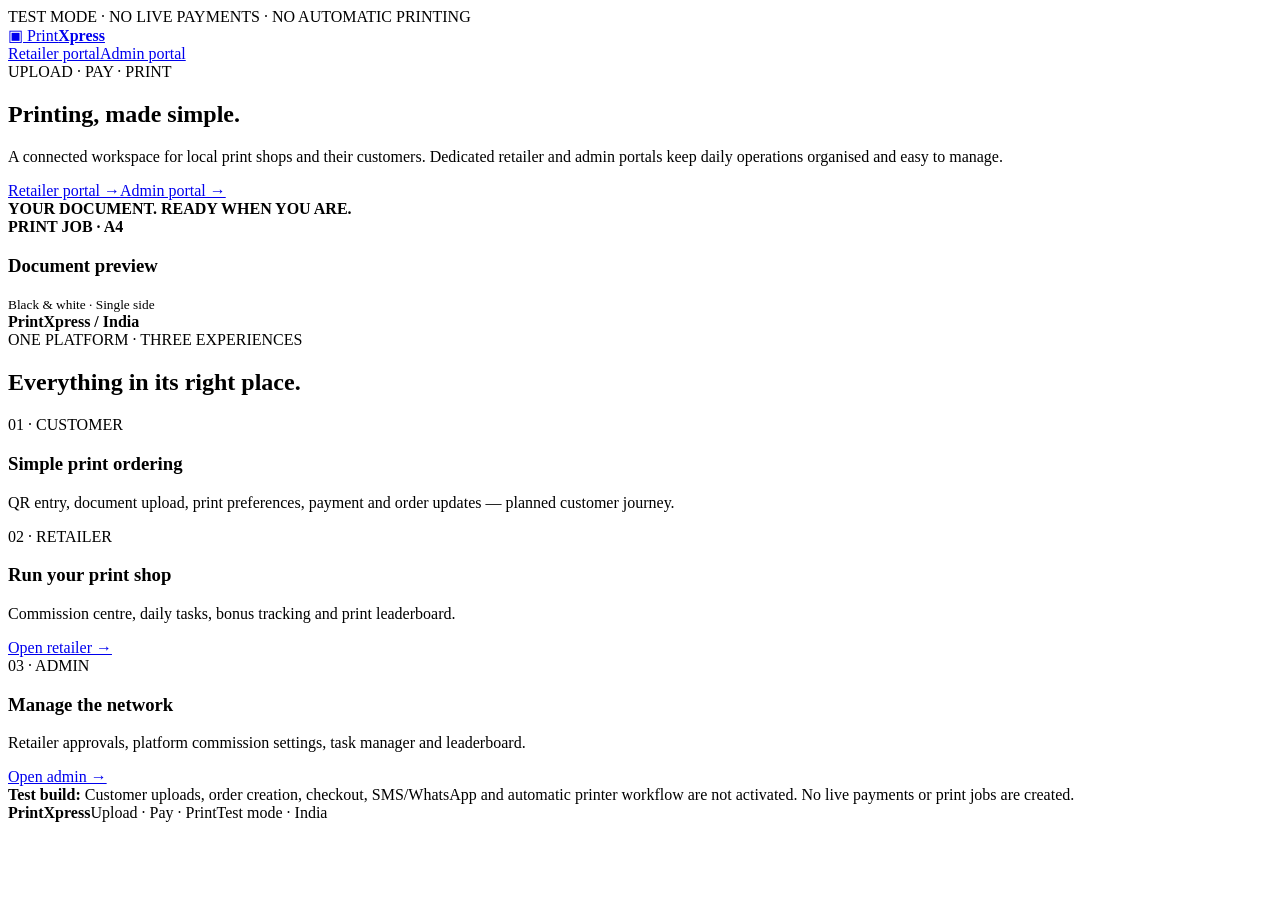
==== index.html @ 21737984 "Add PrintXpress test site: index.html" ====
<!doctype html><html lang="en"><head><meta charset="utf-8"><meta name="viewport" content="width=device-width,initial-scale=1"><title>PrintXpress | Upload · Pay · Print</title><link rel="stylesheet" href="/assets/style.css"></head><body>
<div class="testbar">TEST MODE · NO LIVE PAYMENTS · NO AUTOMATIC PRINTING</div><header><nav><a class="logo" href="/">▣ Print<b>Xpress</b></a><div><a href="/retailer/">Retailer portal</a><a href="/admin/">Admin portal</a></div></nav></header>
<main><section class="hero"><div><div class="kicker">UPLOAD · PAY · PRINT</div><h1>Printing, made simple.</h1><p>A connected workspace for local print shops and their customers. Dedicated retailer and admin portals keep daily operations organised and easy to manage.</p><div class="actions"><a class="btn primary" href="/retailer/">Retailer portal →</a><a class="btn" href="/admin/">Admin portal →</a></div></div><div class="visual"><b>YOUR DOCUMENT. READY WHEN YOU ARE.</b><div class="paper"><b>PRINT JOB · A4</b><h3>Document preview</h3><div class="line"></div><div class="line"></div><div class="line short"></div><div class="line"></div><small>Black & white · Single side</small></div><b>PrintXpress / India</b></div></section>
<div class="kicker">ONE PLATFORM · THREE EXPERIENCES</div><h2>Everything in its right place.</h2><div class="grid"><article class="card"><div class="num">01 · CUSTOMER</div><h3>Simple print ordering</h3><p>QR entry, document upload, print preferences, payment and order updates — planned customer journey.</p></article><article class="card"><div class="num">02 · RETAILER</div><h3>Run your print shop</h3><p>Commission centre, daily tasks, bonus tracking and print leaderboard.</p><a class="btn" href="/retailer/">Open retailer →</a></article><article class="card"><div class="num">03 · ADMIN</div><h3>Manage the network</h3><p>Retailer approvals, platform commission settings, task manager and leaderboard.</p><a class="btn" href="/admin/">Open admin →</a></article></div>
<div class="notice"><b>Test build:</b> Customer uploads, order creation, checkout, SMS/WhatsApp and automatic printer workflow are not activated. No live payments or print jobs are created.</div><footer><b>PrintXpress</b><span>Upload · Pay · Print</span><span>Test mode · India</span></footer></main></body></html>
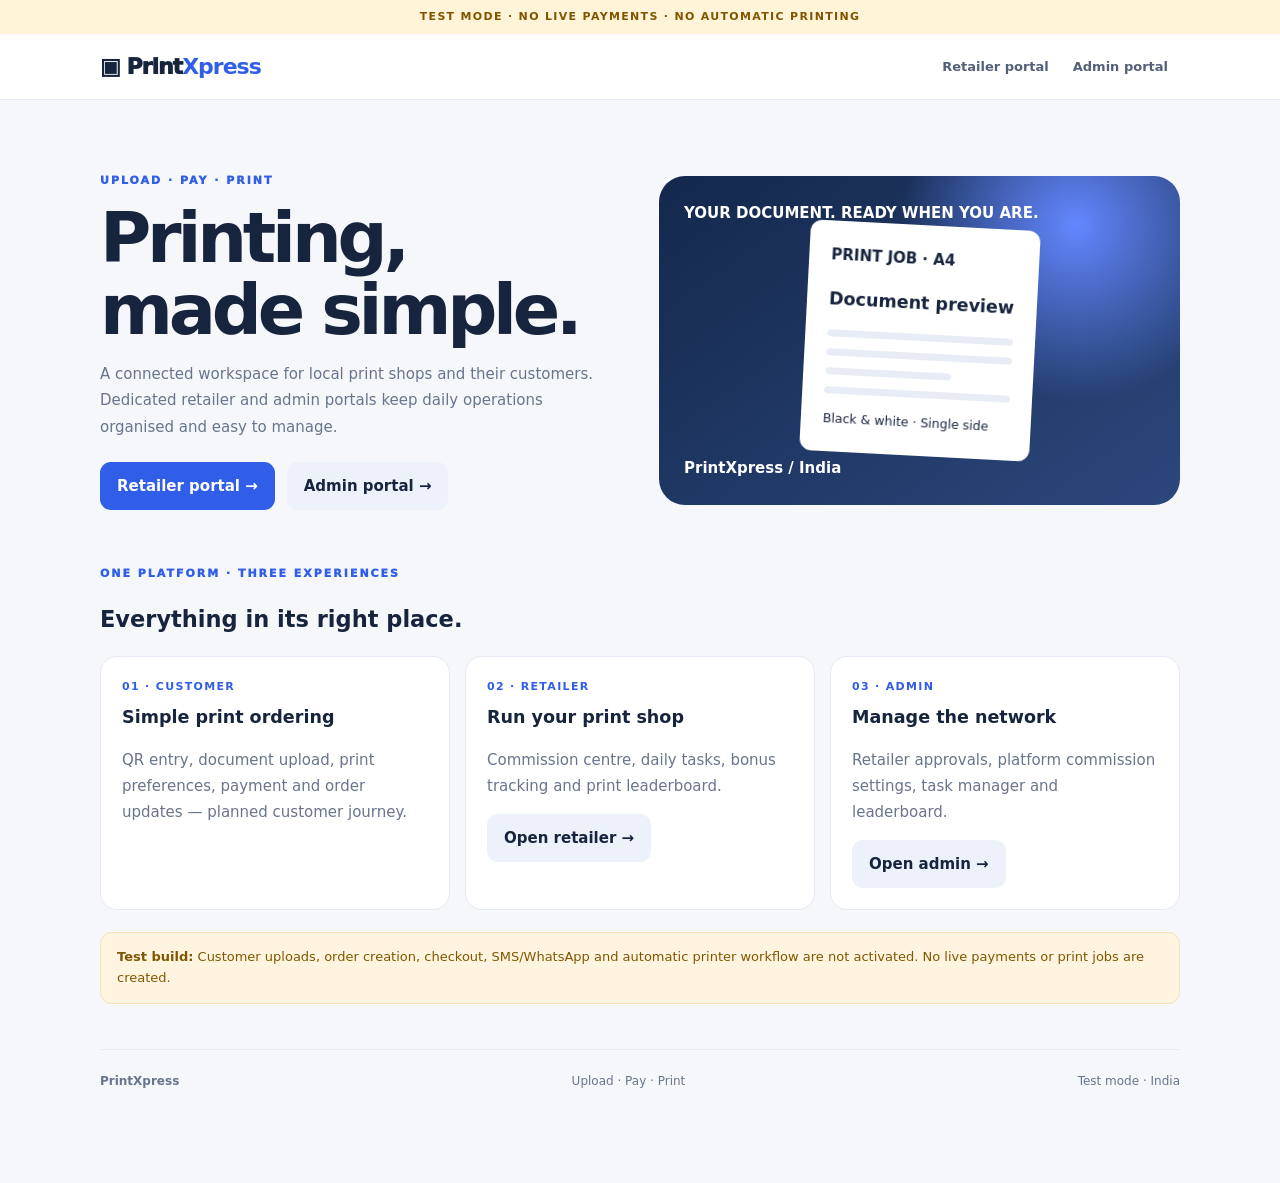
==== commit 7afeb34b: "Fix relative links for GitHub Pages: index.html" ====
--- a/index.html
+++ b/index.html
@@ -1,5 +1,5 @@
-<!doctype html><html lang="en"><head><meta charset="utf-8"><meta name="viewport" content="width=device-width,initial-scale=1"><title>PrintXpress | Upload · Pay · Print</title><link rel="stylesheet" href="/assets/style.css"></head><body>
-<div class="testbar">TEST MODE · NO LIVE PAYMENTS · NO AUTOMATIC PRINTING</div><header><nav><a class="logo" href="/">▣ Print<b>Xpress</b></a><div><a href="/retailer/">Retailer portal</a><a href="/admin/">Admin portal</a></div></nav></header>
-<main><section class="hero"><div><div class="kicker">UPLOAD · PAY · PRINT</div><h1>Printing, made simple.</h1><p>A connected workspace for local print shops and their customers. Dedicated retailer and admin portals keep daily operations organised and easy to manage.</p><div class="actions"><a class="btn primary" href="/retailer/">Retailer portal →</a><a class="btn" href="/admin/">Admin portal →</a></div></div><div class="visual"><b>YOUR DOCUMENT. READY WHEN YOU ARE.</b><div class="paper"><b>PRINT JOB · A4</b><h3>Document preview</h3><div class="line"></div><div class="line"></div><div class="line short"></div><div class="line"></div><small>Black & white · Single side</small></div><b>PrintXpress / India</b></div></section>
-<div class="kicker">ONE PLATFORM · THREE EXPERIENCES</div><h2>Everything in its right place.</h2><div class="grid"><article class="card"><div class="num">01 · CUSTOMER</div><h3>Simple print ordering</h3><p>QR entry, document upload, print preferences, payment and order updates — planned customer journey.</p></article><article class="card"><div class="num">02 · RETAILER</div><h3>Run your print shop</h3><p>Commission centre, daily tasks, bonus tracking and print leaderboard.</p><a class="btn" href="/retailer/">Open retailer →</a></article><article class="card"><div class="num">03 · ADMIN</div><h3>Manage the network</h3><p>Retailer approvals, platform commission settings, task manager and leaderboard.</p><a class="btn" href="/admin/">Open admin →</a></article></div>
+<!doctype html><html lang="en"><head><meta charset="utf-8"><meta name="viewport" content="width=device-width,initial-scale=1"><title>PrintXpress | Upload · Pay · Print</title><link rel="stylesheet" href="./assets/style.css"></head><body>
+<div class="testbar">TEST MODE · NO LIVE PAYMENTS · NO AUTOMATIC PRINTING</div><header><nav><a class="logo" href="/">▣ Print<b>Xpress</b></a><div><a href="./retailer/">Retailer portal</a><a href="./admin/">Admin portal</a></div></nav></header>
+<main><section class="hero"><div><div class="kicker">UPLOAD · PAY · PRINT</div><h1>Printing, made simple.</h1><p>A connected workspace for local print shops and their customers. Dedicated retailer and admin portals keep daily operations organised and easy to manage.</p><div class="actions"><a class="btn primary" href="./retailer/">Retailer portal →</a><a class="btn" href="./admin/">Admin portal →</a></div></div><div class="visual"><b>YOUR DOCUMENT. READY WHEN YOU ARE.</b><div class="paper"><b>PRINT JOB · A4</b><h3>Document preview</h3><div class="line"></div><div class="line"></div><div class="line short"></div><div class="line"></div><small>Black & white · Single side</small></div><b>PrintXpress / India</b></div></section>
+<div class="kicker">ONE PLATFORM · THREE EXPERIENCES</div><h2>Everything in its right place.</h2><div class="grid"><article class="card"><div class="num">01 · CUSTOMER</div><h3>Simple print ordering</h3><p>QR entry, document upload, print preferences, payment and order updates — planned customer journey.</p></article><article class="card"><div class="num">02 · RETAILER</div><h3>Run your print shop</h3><p>Commission centre, daily tasks, bonus tracking and print leaderboard.</p><a class="btn" href="./retailer/">Open retailer →</a></article><article class="card"><div class="num">03 · ADMIN</div><h3>Manage the network</h3><p>Retailer approvals, platform commission settings, task manager and leaderboard.</p><a class="btn" href="./admin/">Open admin →</a></article></div>
 <div class="notice"><b>Test build:</b> Customer uploads, order creation, checkout, SMS/WhatsApp and automatic printer workflow are not activated. No live payments or print jobs are created.</div><footer><b>PrintXpress</b><span>Upload · Pay · Print</span><span>Test mode · India</span></footer></main></body></html>
--- a/assets/style.css
+++ b/assets/style.css
@@ -0,0 +1,20 @@
+:root{--ink:#17243d;--muted:#68758c;--blue:#315ee8;--soft:#eaf0ff;--line:#e5eaf2;--bg:#f5f7fb}
+*{box-sizing:border-box}body{margin:0;background:var(--bg);color:var(--ink);font:15px/1.6 Inter,system-ui,Arial}
+a{color:inherit;text-decoration:none}button,input,textarea{font:inherit}
+.testbar{background:#fff3d8;color:#835400;text-align:center;padding:8px;font-size:11px;font-weight:900;letter-spacing:.12em}
+header{background:#fff;border-bottom:1px solid var(--line);position:sticky;top:0}nav{max-width:1120px;margin:auto;padding:15px 20px;display:flex;justify-content:space-between;align-items:center;gap:15px;flex-wrap:wrap}
+.logo{font-size:22px;font-weight:950;letter-spacing:-1px}.logo b{color:var(--blue)}nav a:not(.logo){padding:9px 12px;border-radius:10px;color:#536078;font-weight:700;font-size:13px}
+main{max-width:1120px;margin:auto;padding:42px 20px 70px}.hero{display:grid;grid-template-columns:1fr 1fr;gap:38px;align-items:center;padding:30px 0 55px}
+.kicker,.eyebrow{font-size:11px;color:var(--blue);font-weight:950;letter-spacing:.18em}h1{font-size:clamp(42px,6vw,70px);line-height:1.02;letter-spacing:-.06em;margin:14px 0}p{color:var(--muted);line-height:1.75}
+.btn{display:inline-block;border:0;border-radius:11px;padding:12px 17px;background:#edf1fa;color:var(--ink);font-weight:800;cursor:pointer}.primary{background:var(--blue);color:white}.actions{display:flex;gap:12px;flex-wrap:wrap;margin-top:22px}
+.visual{min-height:310px;border-radius:26px;background:radial-gradient(circle at 80% 15%,#6387ff,transparent 35%),linear-gradient(145deg,#14284d,#2b477c);padding:25px;color:#fff;display:flex;flex-direction:column;justify-content:space-between}
+.paper{align-self:center;background:white;color:var(--ink);width:230px;padding:22px;border-radius:12px;transform:rotate(3deg)}.line{height:7px;border-radius:8px;background:#e8edf5;margin:12px 0}.short{width:68%}
+.grid{display:grid;grid-template-columns:repeat(3,1fr);gap:15px}.card,.panel{background:#fff;border:1px solid var(--line);border-radius:17px;padding:21px}.card h3{margin:8px 0}.num{font-size:11px;font-weight:900;color:var(--blue);letter-spacing:.12em}
+.notice{margin:22px 0;padding:14px 16px;background:#fff4df;color:#805700;border:1px solid #f4e1b6;border-radius:12px;font-size:13px}
+.portal{max-width:900px;margin:30px auto}.portal h1{font-size:36px}.field{display:block;margin:13px 0}.field span{display:block;font-size:12px;font-weight:800;margin-bottom:6px}
+input,textarea{width:100%;padding:12px;border:1px solid #d9e0eb;border-radius:10px;background:white}.stats,.tiles{display:grid;grid-template-columns:repeat(3,1fr);gap:12px}
+.stat,.tile{background:#f7f9fd;border:1px solid var(--line);border-radius:13px;padding:15px}.stat small{color:var(--muted)}.stat strong{display:block;font-size:22px}
+.tablewrap{overflow:auto}table{width:100%;border-collapse:collapse;min-width:500px}td,th{text-align:left;padding:12px;border-bottom:1px solid var(--line);font-size:13px}th{font-size:10px;color:var(--muted);letter-spacing:.1em;text-transform:uppercase}
+.hidden{display:none!important}.msg{padding:12px;border-radius:10px;background:#eef3ff;color:#34518b;margin-top:12px;font-size:13px}.error{background:#fff0f0;color:#a22e39}.success{background:#eaf8f0;color:#176b42}
+footer{border-top:1px solid var(--line);padding:22px 0;margin-top:45px;color:var(--muted);font-size:12px;display:flex;justify-content:space-between;flex-wrap:wrap}
+@media(max-width:740px){.hero{grid-template-columns:1fr}.grid,.tiles{grid-template-columns:1fr}.stats{grid-template-columns:1fr 1fr}main{padding:25px 15px 55px}}
